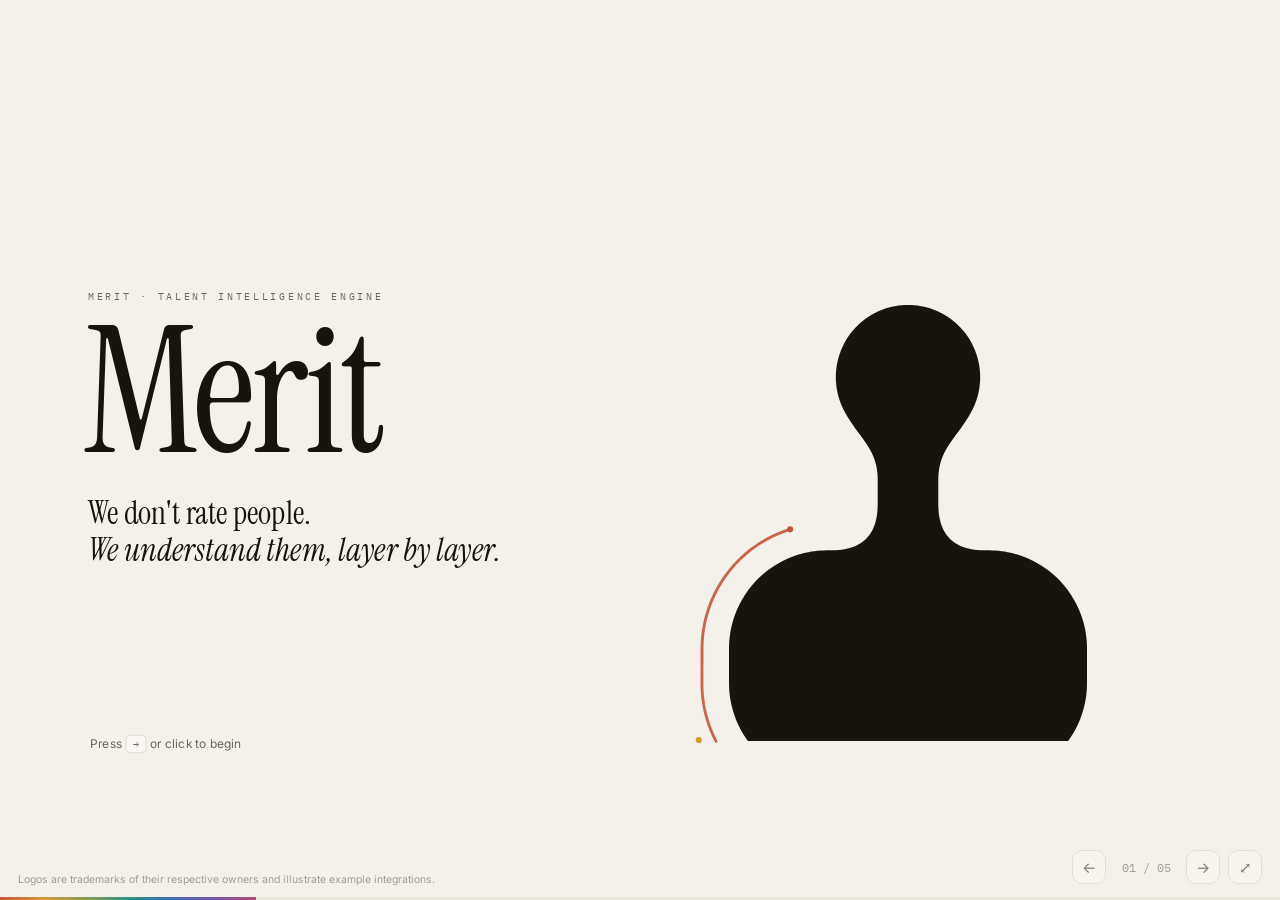
==== site/index.html @ 31d0f6c1 "Add Merit presentation: portrait engine and core graphic slides Merit Portrait engine (silhouette in" ====
<!doctype html>
<html lang="en">
<head>
<meta charset="utf-8">
<meta name="viewport" content="width=device-width, initial-scale=1">
<title>Merit</title>
<meta name="description" content="Merit, the Talent Intelligence Engine: one person, seven layers of evidence.">
<meta name="theme-color" content="#F4F1EA">
<link rel="icon" href="assets/favicon.svg" type="image/svg+xml">
<link rel="preconnect" href="https://fonts.googleapis.com">
<link rel="preconnect" href="https://fonts.gstatic.com" crossorigin>
<link href="https://fonts.googleapis.com/css2?family=Instrument+Serif:ital@0;1&family=Inter:wght@400;500;600;700&family=IBM+Plex+Mono:wght@400;500&display=swap" rel="stylesheet">
<link rel="stylesheet" href="assets/style.css">
</head>
<body>
<main class="deck" id="deck">
<div class="stage" id="stage">

<!-- 01 · TITLE ············································································ BUILT -->
<section class="slide s-title" id="s-title" data-title="Merit">
  <canvas class="cv" data-cv="title"></canvas>
  <div class="title-copy">
    <div class="kicker anim a1">Merit · Talent Intelligence Engine</div>
    <h1 class="serif anim a2">Merit</h1>
    <p class="lede serif anim a3">We don't rate people.<br><i>We understand them, layer by layer.</i></p>
  </div>
  <div class="press anim a5">Press <kbd>→</kbd> or click to begin</div>
</section>

<!-- TODO(slide 02 · Three confusions): see docs/HANDOFF.md -->

<!-- 03 · SEVEN LAYERS ···································································· BUILT -->
<section class="slide s-layers" id="s-layers" data-title="Seven layers" data-steps="8">
  <canvas class="cv" data-cv="layers"></canvas>
  <div class="layers-head">
    <div class="kicker">The Merit Portrait</div>
    <h2 class="serif">One person. <i>Seven layers.</i></h2>
    <p class="cap" data-only="0">Every system sees a fragment of a person. Merit sees the whole person.</p>
    <p class="cap" data-only="8">Each band is as thick as its evidence. Weak layers thin out; missing ones show as dots, never as zero.</p>
  </div>
  <div class="legend" id="legend"></div>
</section>

<!-- TODO(slide 04 · Psychometrics: describe, never decide): see docs/HANDOFF.md -->

<!-- 05 · CLAIMS → EVIDENCE → CONTEXT ······················································ BUILT -->
<section class="slide s-engine" id="s-engine" data-title="The engine" data-steps="3">
  <canvas class="cv" data-cv="engine"></canvas>
  <div class="engine-head">
    <div class="kicker">The Talent Context Engine</div>
    <h2 class="serif"><span class="step-w" data-w="1">Claims</span> <em>→</em> <span class="step-w" data-w="2">Evidence</span> <em>→</em> <span class="step-w" data-w="3">Context</span></h2>
    <p class="cap" data-only="0">Everything said about a person is a claim, until the systems back it up.</p>
    <p class="cap" data-only="1">Claims come from the interview, the employee's own voice and the manager's voice.</p>
    <p class="cap" data-only="2">Evidence comes from the work itself, with a receipt for every link.</p>
    <p class="cap" data-only="3">Every performance tool grades the person. <b>Merit grades the evidence and checks the system first.</b></p>
  </div>

  <div class="claim" style="top:300px" data-f="1" data-layer="prehire">
    <span class="src">Interview · Pre-hire</span>
    <p>“Senior-level system design.”</p>
    <span class="verdict ok" data-f="2">Supported</span>
  </div>
  <div class="claim" style="top:450px" data-f="1" data-layer="voice">
    <span class="src">Weekly voice note · Employee</span>
    <p>“I shipped the billing migration this week.”</p>
    <span class="verdict ok" data-f="2">Supported</span>
  </div>
  <div class="claim" style="top:600px" data-f="1" data-layer="review">
    <span class="src">Tap &amp; Speak · Manager</span>
    <p>“Slow on deliverables this quarter.”</p>
    <span class="verdict warn swap-a" data-f="2">Underperforming?</span>
    <span class="verdict sys swap-b" data-f="3">Blocked by the system</span>
  </div>

  <div class="evidence" style="top:300px" data-f="2">
    <span class="src"><i class="logo xs" data-logo="github"></i>Design reviews</span>
    <p>Event pipeline design · 3 RFCs approved by staff engineers</p>
  </div>
  <div class="evidence" style="top:450px" data-f="2">
    <span class="src"><i class="logo xs" data-logo="github"></i><i class="logo xs" data-logo="jira"></i>Code &amp; tickets</span>
    <p>PR #2181 merged · BILL-412 closed · migration live in production</p>
  </div>
  <div class="evidence" style="top:600px" data-f="2">
    <span class="src"><i class="logo xs" data-logo="jira"></i>Commitments</span>
    <p>4 of 9 commitments late this quarter</p>
  </div>

  <div class="context" data-f="3">
    <span class="src">Context check</span>
    <p>Blocked <b>9 days</b> waiting on the payments API team · on call for <b>2 urgent incidents</b></p>
  </div>
  <div class="illus">Illustrative data</div>
</section>

<!-- TODO(slide 06 · The algorithms around the engine): see docs/HANDOFF.md -->
<!-- TODO(slide 07 · Fairness Guard audits the evaluator): see docs/HANDOFF.md -->

<!-- 08 · SILENT HERO ······································································ BUILT -->
<section class="slide s-hero" id="s-hero" data-title="The Silent Hero" data-steps="2">
  <div class="hero-head">
    <div class="kicker">Silent Hero Detector</div>
    <h2 class="serif cap" data-only="0">Who is your best performer?</h2>
    <h2 class="serif cap" data-only="1">Now add the layer <i>most tools can't see.</i></h2>
    <h2 class="serif cap" data-only="2">Meet Lena.</h2>
  </div>
  <canvas class="cv" data-cv="hero"></canvas>
  <div class="team" id="team"></div>
  <div class="hero-note" data-f="2">
    <span class="tag">Collaboration layer</span>
    <p>An average ticket count. She <b>unblocked 14 teammates</b> and resolved <b>3 incidents</b> this quarter, and none of it was in her review.</p>
  </div>
  <div class="illus">Illustrative data</div>
</section>

<!-- TODO(slide 09 · Outputs: Dossier, 1:1 Card, Tap & Speak, Drafted Review, Staffing, My Mirror): see docs/HANDOFF.md -->
<!-- TODO(slide 10 · Tap & Speak in 7 minutes): see docs/HANDOFF.md -->
<!-- TODO(slide 11 · Hiring Calibration Loop): see docs/HANDOFF.md -->
<!-- TODO(slide 12 · Trust rules): see docs/HANDOFF.md -->
<!-- TODO(slide 13 · Positioning): see docs/HANDOFF.md -->

<!-- 14 · THE WALL (finale) ································································ BUILT -->
<section class="slide s-wall" id="s-wall" data-title="Long live evidence" data-steps="1">
  <canvas class="cv" data-cv="wall"></canvas>
  <div class="wall-veil" data-f="1"></div>
  <div class="wall-copy" data-f="1">
    <h2 class="serif huge">Performance reviews are dead.</h2>
    <p class="serif lede"><i>Long live evidence.</i></p>
    <div class="sign"><b class="serif">Merit</b><span>Talent Intelligence Engine</span></div>
  </div>
</section>

</div>

<nav class="hud" aria-label="Slide navigation">
  <button class="nav prev" id="prev" type="button" aria-label="Previous">←</button>
  <div class="count" id="count">01</div>
  <button class="nav next" id="next" type="button" aria-label="Next">→</button>
  <button class="nav fs" id="fs" type="button" aria-label="Fullscreen" title="Fullscreen (F)">⤢</button>
</nav>
<div class="progress"><i id="bar"></i></div>
<div class="legal">Logos are trademarks of their respective owners and illustrate example integrations.</div>
</main>

<script src="assets/icons.js"></script>
<script src="assets/deck.js"></script>
<script src="assets/portrait.js"></script>
<script src="assets/scenes.js"></script>
</body>
</html>
---- site/assets/style.css ----
:root {
  --paper: #F4F1EA;
  --paper-2: #ECE7DC;
  --paper-3: #E4DDCF;
  --ink: #16140F;
  --ink-2: #2B2822;
  --graphite: #6B665B;
  --dim: #A39C8D;
  --line: #D9D2C3;
  --l1: #C4553B; --l2: #D49A3A; --l3: #8C9A52; --l4: #2E9384; --l5: #3F6DB0; --l6: #7558A3; --l7: #B0507A;
  --ok: #2E9384; --warn: #C98A1E; --bad: #C4553B;
  --serif: "Instrument Serif", "Iowan Old Style", Georgia, serif;
  --sans: "Inter", system-ui, -apple-system, "Segoe UI", sans-serif;
  --mono: "IBM Plex Mono", ui-monospace, SFMono-Regular, Menlo, monospace;
}

* { box-sizing: border-box; margin: 0; padding: 0; }
html, body { height: 100%; background: var(--paper); color: var(--ink); overflow: hidden; }
body { font-family: var(--sans); -webkit-font-smoothing: antialiased; }
button { font: inherit; color: inherit; }

/* ---------- deck & stage ---------- */
.deck { position: fixed; inset: 0; background: var(--paper); }
.stage { position: absolute; left: 50%; top: 50%; width: 1600px; height: 900px; transform-origin: 50% 50%; transform: translate(-50%, -50%); }
.slide { position: absolute; inset: 0; opacity: 0; visibility: hidden; transition: opacity .7s ease, visibility 0s linear .7s; }
.slide.active { opacity: 1; visibility: visible; transition: opacity .7s ease, visibility 0s; }
.cv { position: absolute; left: 0; top: 0; width: 1600px; height: 900px; pointer-events: none; }

/* ---------- type ---------- */
.serif { font-family: var(--serif); font-weight: 400; }
h1.serif { font-size: 220px; line-height: .85; letter-spacing: -.02em; }
h2.serif { font-size: 64px; line-height: 1.02; letter-spacing: -.01em; }
h2 i, h1 i, .lede i { font-style: italic; }
.huge { font-size: 112px !important; line-height: 1 !important; text-align: center; }
.kicker { font-family: var(--mono); font-size: 13px; letter-spacing: .22em; text-transform: uppercase; color: var(--graphite); margin-bottom: 18px; }
.lede { font-size: 40px; line-height: 1.15; }
.cap { font-size: 20px; line-height: 1.45; color: var(--graphite); max-width: 640px; }
.illus { position: absolute; right: 44px; top: 40px; font-family: var(--mono); font-size: 11px; letter-spacing: .14em; text-transform: uppercase; color: var(--dim); }
kbd { font-family: var(--mono); font-size: 13px; border: 1px solid var(--line); border-radius: 6px; padding: 2px 8px; background: #fff8; }

/* entrance animations, replayed each time a slide becomes active */
.anim { opacity: 0; }
.slide.active .anim { animation: rise .9s cubic-bezier(.2, .7, .2, 1) forwards; animation-delay: var(--d, 0s); }
.slide.active .a1 { --d: .2s; } .slide.active .a2 { --d: .45s; } .slide.active .a3 { --d: .8s; } .slide.active .a5 { --d: 2.8s; }
@keyframes rise { from { opacity: 0; transform: translateY(16px); } to { opacity: 1; transform: none; } }

/* step fragments */
[data-f] { opacity: 0; transform: translateY(12px); transition: opacity .6s ease, transform .6s cubic-bezier(.2, .7, .2, 1); }
[data-f].on { opacity: 1; transform: none; }
[data-only] { opacity: 0; transition: opacity .5s ease; }
[data-only].on { opacity: 1; }

/* logos and chips */
.logo { display: inline-grid; place-items: center; width: 26px; height: 26px; border-radius: 7px; background: #fff; border: 1px solid var(--line); flex: none; }
.logo svg { width: 60%; height: 60%; }
.logo.xs { width: 20px; height: 20px; border-radius: 5px; }
.chip { font-family: var(--mono); font-size: 11.5px; padding: 4px 9px; border-radius: 999px; border: 1px solid var(--line); background: #fff9; color: var(--ink-2); white-space: nowrap; }

/* ---------- 01 title ---------- */
.title-copy { position: absolute; left: 110px; top: 250px; }
.s-title h1 { margin: 6px 0 34px -8px; }
.press { position: absolute; left: 112px; bottom: 74px; font-size: 15px; color: var(--graphite); }

/* ---------- 03 layers ---------- */
.layers-head { position: absolute; left: 930px; top: 64px; width: 600px; }
.layers-head h2 { margin-bottom: 14px; }
.layers-head .cap { position: absolute; top: 112px; left: 0; width: 600px; font-size: 17px; }
.legend { position: absolute; left: 930px; top: 252px; width: 600px; display: flex; flex-direction: column-reverse; }
.lrow { display: grid; grid-template-columns: 34px 14px 1fr; gap: 14px; align-items: center; height: 82px; border-top: 1px solid var(--line); transition: opacity .5s, transform .6s cubic-bezier(.2,.7,.2,1); }
.lrow:first-child { border-bottom: 1px solid var(--line); }
.lrow .n { font-family: var(--mono); font-size: 12.5px; color: var(--graphite); }
.lrow .sw { width: 13px; height: 13px; border-radius: 50%; }
.lrow b { display: block; font-size: 18px; font-weight: 600; letter-spacing: -.01em; }
.lrow .sub { display: block; font-size: 13.5px; color: var(--graphite); margin-top: 2px; }
.lrow .srcs { display: flex; gap: 6px; align-items: center; margin-top: 7px; flex-wrap: wrap; }
.lrow[data-f].on.past { opacity: .42; }
.lrow.now b { color: var(--c); }

/* ---------- 05 engine ---------- */
.engine-head { position: absolute; left: 90px; top: 58px; width: 1420px; }
.engine-head h2 em { font-style: normal; color: var(--dim); margin: 0 6px; }
.step-w { transition: color .5s; color: var(--dim); }
.s-engine[data-step="0"] .step-w { color: var(--ink); }
.s-engine[data-step="1"] .step-w[data-w="1"], .s-engine[data-step="2"] .step-w[data-w="2"], .s-engine[data-step="3"] .step-w[data-w="3"] { color: var(--ink); }
.s-engine[data-step="2"] .step-w[data-w="1"], .s-engine[data-step="3"] .step-w[data-w="1"], .s-engine[data-step="3"] .step-w[data-w="2"] { color: var(--graphite); }
.engine-head .cap { position: absolute; top: 116px; left: 0; max-width: 1100px; }
.engine-head .cap b { color: var(--ink); font-weight: 600; }
.claim, .evidence { position: absolute; width: 370px; min-height: 112px; padding: 16px 18px; border-radius: 16px; background: #FBF9F4; border: 1px solid var(--line); box-shadow: 0 10px 30px rgba(22, 20, 15, .05); }
.claim { left: 90px; border-left: 4px solid var(--c); }
.evidence { left: 1140px; border-right: 4px solid var(--l4); }
.claim[data-layer="prehire"] { --c: var(--l2); } .claim[data-layer="voice"] { --c: var(--l6); } .claim[data-layer="review"] { --c: var(--l7); }
.src { display: flex; gap: 6px; align-items: center; font-family: var(--mono); font-size: 11px; letter-spacing: .12em; text-transform: uppercase; color: var(--graphite); margin-bottom: 8px; }
.claim p { font-family: var(--serif); font-size: 26px; line-height: 1.12; padding-right: 8px; }
.evidence p { font-size: 15.5px; line-height: 1.4; }
.verdict { position: absolute; right: 14px; bottom: -14px; font-family: var(--mono); font-size: 11.5px; letter-spacing: .08em; text-transform: uppercase; padding: 6px 11px; border-radius: 999px; color: #fff; }
.verdict.ok { background: var(--ok); }
.verdict.warn { background: var(--warn); }
.verdict.sys { background: var(--l5); }
.s-engine[data-step="3"] .swap-a { opacity: 0 !important; transform: translateY(-8px) !important; }
.context { position: absolute; left: 555px; top: 772px; width: 490px; padding: 14px 18px; border-radius: 14px; background: var(--ink); color: var(--paper); }
.context .src { color: #B9B2A2; }
.context p { font-size: 16px; line-height: 1.4; }

/* ---------- 08 silent hero ---------- */
.hero-head { position: absolute; left: 90px; top: 60px; width: 1420px; height: 150px; }
.hero-head h2 { position: absolute; top: 34px; left: 0; max-width: none; color: var(--ink); font-size: 64px; }
.team { position: absolute; left: 0; top: 0; width: 1600px; height: 900px; pointer-events: none; }
.member { position: absolute; width: 220px; text-align: center; transition: opacity .6s; }
.member b { display: block; font-family: var(--serif); font-size: 28px; font-weight: 400; }
.member .role { font-size: 13px; color: var(--graphite); }
.bars { margin-top: 12px; display: grid; gap: 7px; text-align: left; }
.bar { display: grid; grid-template-columns: 1fr; gap: 3px; font-family: var(--mono); font-size: 10.5px; letter-spacing: .06em; text-transform: uppercase; color: var(--graphite); }
.bar i { display: block; height: 6px; border-radius: 99px; background: var(--paper-3); position: relative; overflow: hidden; }
.bar i::after { content: ""; position: absolute; inset: 0 auto 0 0; width: var(--v); background: var(--c, var(--l4)); border-radius: inherit; transition: width 1.2s cubic-bezier(.2,.7,.2,1); }
.bar.collab { --c: var(--l5); }
.s-hero[data-step="0"] .member { opacity: 1; }
.s-hero[data-step="1"] .member:not(.lena), .s-hero[data-step="2"] .member:not(.lena) { opacity: .45; }
.s-hero:not([data-step="2"]) .bar.collab { opacity: 0; }
.bar.collab { transition: opacity .6s; }
.s-hero:not([data-step="2"]) .bar.collab i::after { width: 0; }
.hero-note { position: absolute; left: 990px; top: 76px; width: 520px; padding: 18px 22px; border-radius: 16px; background: #FBF9F4; border: 1px solid var(--line); border-left: 4px solid var(--l5); }
.hero-note .tag { font-family: var(--mono); font-size: 11px; letter-spacing: .14em; text-transform: uppercase; color: var(--l5); }
.hero-note p { font-size: 17px; line-height: 1.45; margin-top: 6px; }

/* ---------- 14 wall ---------- */
.wall-veil { position: absolute; inset: 0; background: radial-gradient(ellipse 60% 55% at 50% 50%, rgba(244, 241, 234, .97) 30%, rgba(244, 241, 234, .82) 70%, rgba(244, 241, 234, .55)); }
.wall-veil[data-f] { transform: none; }
.wall-copy { position: absolute; left: 0; right: 0; top: 300px; text-align: center; }
.wall-copy .lede { font-size: 56px; margin-top: 14px; }
.sign { margin-top: 64px; }
.sign b { display: block; font-size: 40px; font-weight: 400; }
.sign span { font-family: var(--mono); font-size: 12px; letter-spacing: .22em; text-transform: uppercase; color: var(--graphite); }

/* ---------- HUD ---------- */
.hud { position: fixed; right: 18px; bottom: 16px; display: flex; gap: 8px; align-items: center; z-index: 10; opacity: .6; transition: opacity .3s; }
.hud:hover { opacity: 1; }
.nav { width: 34px; height: 34px; border-radius: 10px; border: 1px solid var(--line); background: #FBF9F4; cursor: pointer; font-size: 15px; color: var(--ink-2); }
.nav:hover { border-color: var(--graphite); }
.count { font-family: var(--mono); font-size: 12px; color: var(--graphite); min-width: 64px; text-align: center; }
.progress { position: fixed; left: 0; right: 0; bottom: 0; height: 3px; background: var(--paper-2); z-index: 10; display: flex; }
.progress i { display: block; height: 100%; width: 0; background: linear-gradient(90deg, var(--l1), var(--l2), var(--l3), var(--l4), var(--l5), var(--l6), var(--l7)); transition: width .5s ease; }
.legal { position: fixed; left: 18px; bottom: 14px; font-size: 10.5px; color: var(--dim); z-index: 10; }

@media (prefers-reduced-motion: reduce) {
  .slide.active .anim { animation-duration: .01s; }
}
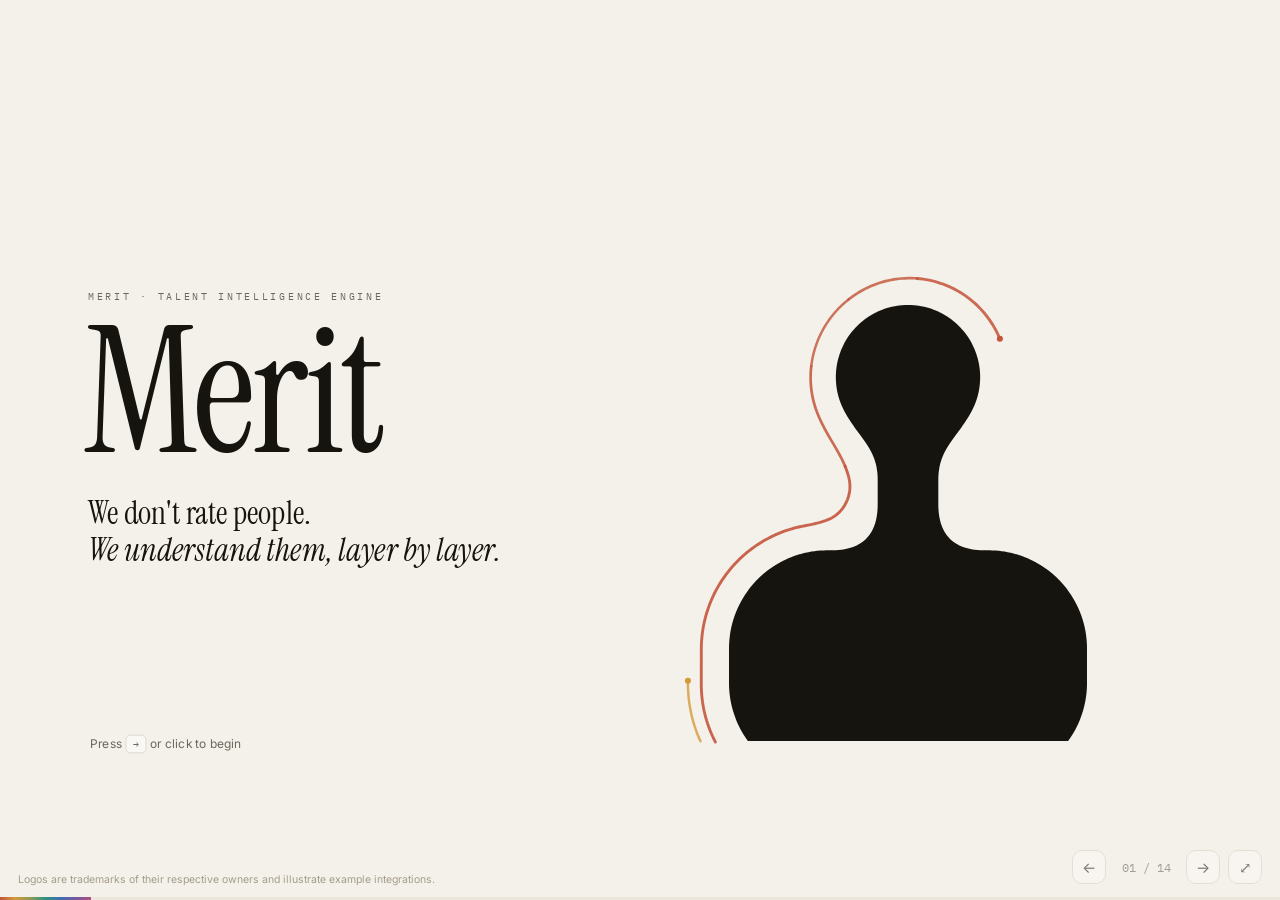
==== commit 1c06905c: "Finish the Merit deck: remaining nine slides Three confusions, psychometrics, algorithms, Fairness G" ====
--- a/site/index.html
+++ b/site/index.html
@@ -27,7 +27,15 @@
   <div class="press anim a5">Press <kbd>→</kbd> or click to begin</div>
 </section>
 
-<!-- TODO(slide 02 · Three confusions): see docs/HANDOFF.md -->
+<section class="slide s-lies" data-title="Three confusions">
+  <div class="kicker" style="position:absolute;left:150px;top:170px">The problem</div>
+  <ul class="lies">
+    <li data-f="0"><span class="mute2">Activity</span> is not impact.</li>
+    <li data-f="1"><span class="mute2">Confidence</span> is not competence.</li>
+    <li data-f="2"><span class="mute2">Visibility</span> is not value.</li>
+  </ul>
+  <p class="foot-line" data-f="3">Most performance tools only measure the first word of each sentence.</p>
+</section>
 
 <!-- 03 · SEVEN LAYERS ···································································· BUILT -->
 <section class="slide s-layers" id="s-layers" data-title="Seven layers" data-steps="8">
@@ -41,7 +49,17 @@
   <div class="legend" id="legend"></div>
 </section>
 
-<!-- TODO(slide 04 · Psychometrics: describe, never decide): see docs/HANDOFF.md -->
+<section class="slide s-psych" id="s-psych" data-title="Psychometrics" data-steps="2">
+  <canvas class="cv" data-cv="psych"></canvas>
+  <div class="head"><div class="kicker">Layer 01 · Psychometric core</div><h2 class="serif">Psychology at the core. <i>Never as a filter.</i></h2></div>
+  <div class="pcard" style="left:90px" data-f="1"><span class="src">Self-insight &amp; team chemistry</span>
+    <div class="chips"><span class="chip">MBTI</span><span class="chip">CliftonStrengths</span><span class="chip">DISC</span></div>
+    <p>Working-With-Me Card · team balance · coaching language</p></div>
+  <div class="pcard" style="left:1110px" data-f="2"><span class="src">Decisions</span>
+    <div class="chips"><span class="chip">Big Five / HEXACO</span><span class="chip">Structured interview</span><span class="chip">Work sample</span></div>
+    <p>Validated evidence for hiring and growth</p></div>
+  <p class="pfoot" data-f="2">The publishers of MBTI and CliftonStrengths say their tools are not for hiring or selection. Merit keeps it that way.</p>
+</section>
 
 <!-- 05 · CLAIMS → EVIDENCE → CONTEXT ······················································ BUILT -->
 <section class="slide s-engine" id="s-engine" data-title="The engine" data-steps="3">
@@ -92,8 +110,17 @@
   <div class="illus">Illustrative data</div>
 </section>
 
-<!-- TODO(slide 06 · The algorithms around the engine): see docs/HANDOFF.md -->
-<!-- TODO(slide 07 · Fairness Guard audits the evaluator): see docs/HANDOFF.md -->
+<section class="slide s-algos" id="s-algos" data-title="The algorithms">
+  <canvas class="cv" data-cv="algos"></canvas>
+  <div class="head center"><div class="kicker">Around the engine</div><h2 class="serif">One engine. <i>Six algorithms around it.</i></h2></div>
+  <div class="acard" style="left:90px;top:250px;--c:var(--l2)" data-f="1"><span class="src">Algorithm 01</span><h3 class="serif">Signal-to-Success</h3><p>Learns which pre-hire signals actually predicted success here, and recalibrates interviewers.</p></div><div class="acard" style="left:90px;top:440px;--c:var(--l5)" data-f="2"><span class="src">Algorithm 02</span><h3 class="serif">Contribution Graph</h3><p>Maps who unblocks whom. Powers the Silent Hero Detector.</p></div><div class="acard" style="left:90px;top:630px;--c:var(--l3)" data-f="3"><span class="src">Algorithm 03</span><h3 class="serif">Growth Trajectory</h3><p>Skill-growth slope, time to productivity, promotion readiness.</p></div><div class="acard" style="left:1140px;top:250px;--c:var(--l7)" data-f="4"><span class="src">Algorithm 04</span><h3 class="serif">Fairness Guard</h3><p>Audits the evaluators: recency, halo, similarity and proximity bias.</p></div><div class="acard" style="left:1140px;top:440px;--c:var(--l1)" data-f="5"><span class="src">Algorithm 05</span><h3 class="serif">Team Chemistry</h3><p>Strengths plus real collaboration patterns for balanced teams.</p></div><div class="acard" style="left:1140px;top:630px;--c:var(--l6)" data-f="6"><span class="src">Algorithm 06</span><h3 class="serif">Retention Radar</h3><p>Early overload signals from workload, never emotions. Triggers a stay conversation.</p></div>
+</section>
+<section class="slide s-fair" data-title="Fairness Guard">
+  <div class="head"><div class="kicker">Fairness Guard</div><h2 class="serif">The only algorithm that <i>audits the evaluator.</i></h2></div>
+  <div class="fgrid"><div class="fcard" data-f="1"><span class="src">Check 01</span><h3 class="serif">Recency bias</h3><div class="fbar"><i style="--v:78%"></i></div><p>78% of this rating cites the last 3 weeks of a 13-week quarter.</p><span class="flag">Flagged</span></div><div class="fcard" data-f="2"><span class="src">Check 02</span><h3 class="serif">Proximity bias</h3><div class="fbar"><i style="--v:64%"></i></div><p>In-office reports rated +0.6 higher than remote reports with equal evidence.</p><span class="flag">Flagged</span></div><div class="fcard" data-f="3"><span class="src">Check 03</span><h3 class="serif">Similarity bias</h3><div class="fbar"><i style="--v:57%"></i></div><p>Ratings track shared background more than shared outcomes.</p><span class="flag">Flagged</span></div></div>
+  <p class="foot-line2" data-f="4">Merit shows the manager <b>before</b> the review is submitted, not after the damage.</p>
+  <div class="illus">Illustrative data</div>
+</section>
 
 <!-- 08 · SILENT HERO ······································································ BUILT -->
 <section class="slide s-hero" id="s-hero" data-title="The Silent Hero" data-steps="2">
@@ -112,11 +139,37 @@
   <div class="illus">Illustrative data</div>
 </section>
 
-<!-- TODO(slide 09 · Outputs: Dossier, 1:1 Card, Tap & Speak, Drafted Review, Staffing, My Mirror): see docs/HANDOFF.md -->
-<!-- TODO(slide 10 · Tap & Speak in 7 minutes): see docs/HANDOFF.md -->
-<!-- TODO(slide 11 · Hiring Calibration Loop): see docs/HANDOFF.md -->
-<!-- TODO(slide 12 · Trust rules): see docs/HANDOFF.md -->
-<!-- TODO(slide 13 · Positioning): see docs/HANDOFF.md -->
+<section class="slide s-outs" data-title="Outputs">
+  <div class="head"><div class="kicker">Outputs</div><h2 class="serif">Out comes understanding. <i>For everyone involved.</i></h2></div>
+  <div class="ogrid"><div class="ocard anim" style="--d:0.1s;--c:var(--l2)"><span class="dot"></span><h3 class="serif">Candidate Evidence Dossier</h3><p>Claims vs evidence, an interview guide from the gaps, a bias-audited shortlist.</p></div><div class="ocard anim" style="--d:0.2s;--c:var(--l3)"><span class="dot"></span><h3 class="serif">30/60/90 Ramp</h3><p>Time to productivity and early stuck signals, routed to support.</p></div><div class="ocard anim" style="--d:0.3s;--c:var(--l5)"><span class="dot"></span><h3 class="serif">1:1 Card</h3><p>Recent wins, blockers, how they like feedback, three questions.</p></div><div class="ocard anim" style="--d:0.4s;--c:var(--l7)"><span class="dot"></span><h3 class="serif">Drafted Review</h3><p>Writes itself from evidence. Both sides see the receipts and can contest.</p></div><div class="ocard anim" style="--d:0.5s;--c:var(--l4)"><span class="dot"></span><h3 class="serif">Staffing Engine</h3><p>Who should lead the next project, from skills evidence and load.</p></div><div class="ocard anim" style="--d:0.6s;--c:var(--l1)"><span class="dot"></span><h3 class="serif">My Mirror</h3><p>Every employee owns their portrait, growth plan and Working-With-Me Card.</p></div></div>
+</section>
+<section class="slide s-tap" id="s-tap" data-title="Tap &amp; Speak">
+  <canvas class="cv" data-cv="tap"></canvas>
+  <div class="head"><div class="kicker">Tap &amp; Speak · for managers</div><h2 class="serif">Twelve people. <i>Seven minutes.</i></h2></div>
+  <div class="tpanel anim" style="--d:.6s">
+    <div class="rec"><span class="mic"></span><span class="wave2"><i></i><i></i><i></i><i></i><i></i><i></i><i></i><i></i><i></i><i></i></span><span class="src">Recording · Lena</span></div>
+    <ul><li>Shipped the auth refactor</li><li>Carried 3 incidents on call</li><li>Mentored two new hires</li></ul>
+    <p class="quote">“Lena carried the incident load this month and still shipped the auth refactor.”</p>
+    <div class="blind"><span class="src">Blind Spot</span><p>Her unblocking work isn't in your notes: 14 teammates this month.</p></div>
+  </div>
+  <div class="illus">Illustrative data</div>
+</section>
+<section class="slide s-cal" data-title="Hiring Calibration Loop" data-steps="1">
+  <div class="head"><div class="kicker">Hiring Calibration Loop</div><h2 class="serif">Six months later, <i>Merit checks its own homework.</i></h2>
+  <p class="cap" style="margin-top:14px">How well each pre-hire signal predicted success here</p></div>
+  <div class="sig"><div class="srow"><span>Structured interview</span><div class="sbar"><i style="--v:86.8%"></i></div><b>0.62</b></div><div class="srow"><span>Work sample</span><div class="sbar"><i style="--v:81.19999999999999%"></i></div><b>0.58</b></div><div class="srow"><span>Big Five conscientiousness</span><div class="sbar"><i style="--v:57.4%"></i></div><b>0.41</b></div><div class="srow weak"><span>Years of experience</span><div class="sbar"><i style="--v:25.2%"></i></div><b>0.18</b></div><div class="srow weak"><span>Résumé keywords</span><div class="sbar"><i style="--v:12.6%"></i></div><b>0.09</b></div><div class="srow weak"><span>Gut-feel “culture fit”</span><div class="sbar"><i style="--v:7.0%"></i></div><b>0.05</b></div></div>
+  <p class="foot-line2" data-f="1">Interviewers get calibrated. Hiring gets less wrong every quarter.</p>
+  <div class="illus">Illustrative data</div>
+</section>
+<section class="slide s-rules" data-title="Trust rules">
+  <div class="head"><div class="kicker">Built to be trusted</div><h2 class="serif">Seven rules <i>Merit never breaks.</i></h2></div>
+  <div class="rgrid"><div class="rule anim" style="--d:0.10s"><span class="rn" style="color:var(--l1)">01</span><p>No decision without a human. AI drafts; people decide and explain.</p></div><div class="rule anim" style="--d:0.18s"><span class="rn" style="color:var(--l2)">02</span><p>Every judgment has receipts the person can see.</p></div><div class="rule anim" style="--d:0.26s"><span class="rn" style="color:var(--l3)">03</span><p>No emotion or tone scoring. No keystroke or screen surveillance.</p></div><div class="rule anim" style="--d:0.34s"><span class="rn" style="color:var(--l4)">04</span><p>Missing evidence is not poor performance.</p></div><div class="rule anim" style="--d:0.42s"><span class="rn" style="color:var(--l5)">05</span><p>Psychometrics describe; they never decide.</p></div><div class="rule anim" style="--d:0.50s"><span class="rn" style="color:var(--l6)">06</span><p>The evaluators are audited too.</p></div><div class="rule anim" style="--d:0.58s"><span class="rn" style="color:var(--l7)">07</span><p>Employees own their profile. Collaboration analysis is opt-in.</p></div></div>
+</section>
+<section class="slide s-pos" data-title="Positioning">
+  <div class="head"><div class="kicker">Positioning</div><h2 class="serif">Everyone sees a slice. <i>Merit sees the person.</i></h2></div>
+  <table class="ptable"><tr><th>They do</th><th>Examples</th><th>Merit's edge</th></tr><tr><td>Review &amp; survey tools</td><td class="mute2">Lattice, Culture Amp, 15Five</td><td>We replace forms with evidence</td></tr><tr><td>Talent-matching AI</td><td class="mute2">Eightfold, Workday</td><td>We follow the person after the hire</td></tr><tr><td>Interview AI</td><td class="mute2">HireVue</td><td>No black box, no tone analysis</td></tr><tr><td>Collaboration analytics</td><td class="mute2">Viva Insights, Worklytics</td><td>Fairness, not surveillance</td></tr><tr><td>Engineering metrics</td><td class="mute2">Jellyfish, LinearB</td><td>Outcomes and context, every role</td></tr>
+  <tr class="me"><td class="serif">Merit</td><td>—</td><td>One evidence trail from first résumé to fifth year</td></tr></table>
+</section>
 
 <!-- 14 · THE WALL (finale) ································································ BUILT -->
 <section class="slide s-wall" id="s-wall" data-title="Long live evidence" data-steps="1">
--- a/site/assets/style.css
+++ b/site/assets/style.css
@@ -144,3 +144,63 @@
 @media (prefers-reduced-motion: reduce) {
   .slide.active .anim { animation-duration: .01s; }
 }
+
+/* ---------- remaining slides ---------- */
+.head { position: absolute; left: 90px; top: 60px; right: 90px; }
+.head.center { text-align: center; }
+.mute2 { color: var(--graphite); }
+.lies { list-style: none; position: absolute; left: 150px; top: 230px; }
+.lies li { font-family: var(--serif); font-size: 112px; line-height: 1.12; }
+.foot-line { position: absolute; left: 150px; bottom: 120px; font-size: 24px; color: var(--graphite); }
+.foot-line2 { position: absolute; left: 90px; bottom: 90px; font-size: 24px; color: var(--graphite); }
+.foot-line2 b { color: var(--ink); }
+.pcard { position: absolute; top: 330px; width: 400px; padding: 22px; border-radius: 16px; background: #FBF9F4; border: 1px solid var(--line); }
+.pcard .chips { display: flex; flex-wrap: wrap; gap: 6px; margin: 4px 0 14px; }
+.pcard p { font-family: var(--serif); font-size: 26px; line-height: 1.15; }
+.pfoot { position: absolute; left: 90px; right: 90px; bottom: 70px; text-align: center; font-size: 17px; color: var(--graphite); }
+.acard { position: absolute; width: 370px; padding: 16px 18px; border-radius: 16px; background: #FBF9F4; border: 1px solid var(--line); border-left: 4px solid var(--c); }
+.acard h3 { font-size: 28px; margin-bottom: 4px; }
+.acard p { font-size: 14.5px; line-height: 1.4; color: var(--graphite); }
+.fgrid { position: absolute; left: 90px; right: 90px; top: 260px; display: grid; grid-template-columns: repeat(3, 1fr); gap: 22px; }
+.fcard { position: relative; padding: 24px; border-radius: 16px; background: #FBF9F4; border: 1px solid var(--line); border-left: 4px solid var(--l7); min-height: 330px; }
+.fcard h3 { font-size: 34px; margin-bottom: 18px; }
+.fbar { height: 8px; border-radius: 9px; background: var(--paper-3); overflow: hidden; margin-bottom: 18px; }
+.fbar i { display: block; height: 100%; width: 0; background: var(--l7); transition: width 1.2s ease .3s; }
+.fcard.on .fbar i { width: var(--v); }
+.fcard p { font-size: 17px; line-height: 1.45; }
+.flag { position: absolute; left: 24px; bottom: 22px; font-family: var(--mono); font-size: 11px; letter-spacing: .1em; text-transform: uppercase; color: #fff; background: var(--l7); padding: 5px 10px; border-radius: 99px; }
+.ogrid { position: absolute; left: 90px; right: 90px; top: 250px; display: grid; grid-template-columns: repeat(3, 1fr); gap: 22px; }
+.ocard { padding: 26px; border-radius: 16px; background: #FBF9F4; border: 1px solid var(--line); min-height: 250px; }
+.ocard .dot { display: block; width: 14px; height: 14px; border-radius: 50%; background: var(--c); margin-bottom: 18px; }
+.ocard h3 { font-size: 34px; margin-bottom: 10px; }
+.ocard p { font-size: 16px; line-height: 1.45; color: var(--graphite); }
+.tpanel { position: absolute; left: 1000px; top: 230px; width: 510px; padding: 26px; border-radius: 18px; background: #FBF9F4; border: 1px solid var(--line); }
+.rec { display: flex; align-items: center; gap: 12px; margin-bottom: 16px; }
+.mic { width: 14px; height: 14px; border-radius: 50%; background: var(--l1); animation: pulse 1.2s infinite; }
+@keyframes pulse { 50% { box-shadow: 0 0 0 8px rgba(196,85,59,.15); } }
+.wave2 { display: flex; gap: 3px; align-items: center; height: 24px; }
+.wave2 i { width: 3px; height: 6px; background: var(--l1); border-radius: 2px; animation: wv 1s ease-in-out infinite; }
+.wave2 i:nth-child(2n) { animation-delay: -.3s; } .wave2 i:nth-child(3n) { animation-delay: -.6s; }
+@keyframes wv { 50% { height: 22px; } }
+.rec .src { margin: 0 0 0 auto; }
+.tpanel ul { margin: 0 0 16px 18px; font-size: 16px; line-height: 1.7; }
+.tpanel .quote { font-family: var(--serif); font-style: italic; font-size: 25px; line-height: 1.2; margin-bottom: 18px; }
+.blind { padding: 14px 16px; border-radius: 12px; background: rgba(63,109,176,.08); border-left: 4px solid var(--l5); }
+.blind .src { color: var(--l5); }
+.sig { position: absolute; left: 90px; right: 90px; top: 300px; display: grid; gap: 18px; }
+.srow { display: grid; grid-template-columns: 340px 1fr 70px; align-items: center; gap: 22px; font-size: 20px; transition: opacity .6s; }
+.srow b { font-family: var(--mono); font-weight: 500; }
+.sbar { height: 14px; border-radius: 9px; background: var(--paper-3); overflow: hidden; }
+.sbar i { display: block; height: 100%; width: 0; background: var(--l2); border-radius: inherit; }
+.slide.active .sbar i { animation: grow2 1.4s cubic-bezier(.2,.7,.2,1) .3s forwards; }
+@keyframes grow2 { to { width: var(--v); } }
+.s-cal[data-step="1"] .srow.weak { opacity: .3; }
+.rgrid { position: absolute; left: 90px; right: 90px; top: 250px; display: grid; grid-template-columns: 1fr 1fr; gap: 0 60px; }
+.rule { display: grid; grid-template-columns: 50px 1fr; padding: 22px 0; border-top: 1px solid var(--line); }
+.rule .rn { font-family: var(--mono); font-size: 15px; padding-top: 6px; }
+.rule p { font-family: var(--serif); font-size: 30px; line-height: 1.15; }
+.ptable { position: absolute; left: 90px; right: 90px; top: 260px; width: 1420px; border-collapse: collapse; font-size: 19px; }
+.ptable th { text-align: left; font-family: var(--mono); font-size: 12px; letter-spacing: .14em; text-transform: uppercase; color: var(--graphite); font-weight: 400; padding: 0 0 14px; }
+.ptable td { padding: 18px 0; border-top: 1px solid var(--line); }
+.ptable tr.me td { font-weight: 600; border-top: 2px solid var(--ink); }
+.ptable tr.me td.serif { font-size: 32px; font-weight: 400; }
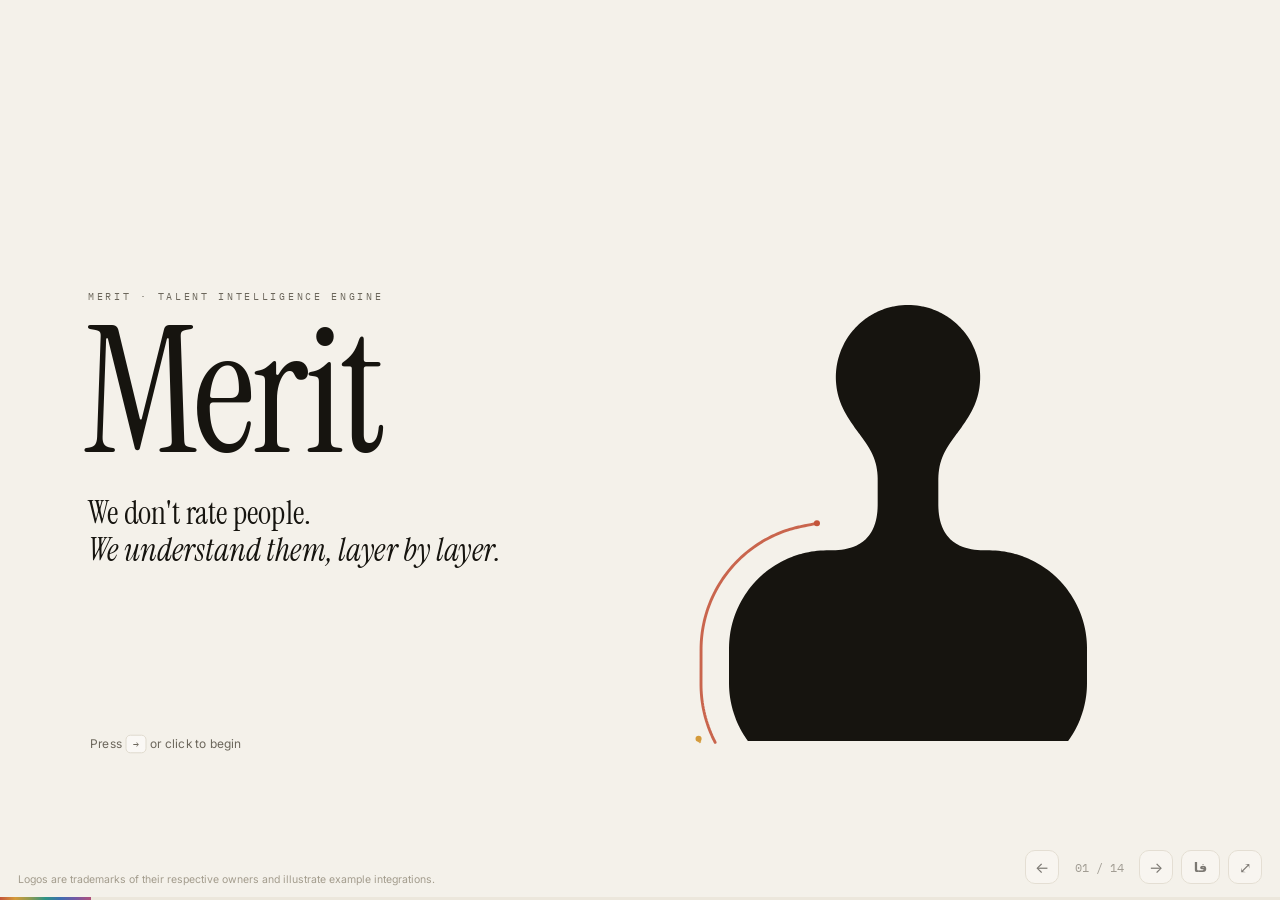
==== commit fc1ed450: "Add Persian Merit presentation and protected publication" ====
--- a/site/index.html
+++ b/site/index.html
@@ -11,6 +11,7 @@
 <link rel="preconnect" href="https://fonts.gstatic.com" crossorigin>
 <link href="https://fonts.googleapis.com/css2?family=Instrument+Serif:ital@0;1&family=Inter:wght@400;500;600;700&family=IBM+Plex+Mono:wght@400;500&display=swap" rel="stylesheet">
 <link rel="stylesheet" href="assets/style.css">
+<link href="https://fonts.googleapis.com/css2?family=Vazirmatn:wght@300;400;500;600;700;800&display=swap" rel="stylesheet">
 </head>
 <body>
 <main class="deck" id="deck">
@@ -188,6 +189,7 @@
   <button class="nav prev" id="prev" type="button" aria-label="Previous">←</button>
   <div class="count" id="count">01</div>
   <button class="nav next" id="next" type="button" aria-label="Next">→</button>
+  <button class="nav lang" id="language" type="button">فا</button>
   <button class="nav fs" id="fs" type="button" aria-label="Fullscreen" title="Fullscreen (F)">⤢</button>
 </nav>
 <div class="progress"><i id="bar"></i></div>
@@ -195,6 +197,7 @@
 </main>
 
 <script src="assets/icons.js"></script>
+<script src="assets/i18n.js"></script>
 <script src="assets/deck.js"></script>
 <script src="assets/portrait.js"></script>
 <script src="assets/scenes.js"></script>
--- a/site/assets/style.css
+++ b/site/assets/style.css
@@ -204,3 +204,43 @@
 .ptable td { padding: 18px 0; border-top: 1px solid var(--line); }
 .ptable tr.me td { font-weight: 600; border-top: 2px solid var(--ink); }
 .ptable tr.me td.serif { font-size: 32px; font-weight: 400; }
+
+/* Persian typography and reading direction; keep portrait/canvas coordinates unchanged. */
+html[lang="fa"] { --serif: "Vazirmatn", Tahoma, sans-serif; --sans: "Vazirmatn", Tahoma, sans-serif; --mono: "Vazirmatn", Tahoma, sans-serif; }
+html[lang="fa"] .slide { direction: rtl; text-align: right; }
+html[lang="fa"] h1.serif, html[lang="fa"] h2.serif, html[lang="fa"] .huge { letter-spacing: 0; line-height: 1.3; font-weight: 650; }
+html[lang="fa"] h1.serif { font-size: 155px; }
+html[lang="fa"] h2.serif { font-size: 52px; }
+html[lang="fa"] .huge { font-size: 76px !important; line-height: 1.35 !important; }
+html[lang="fa"] h2 i, html[lang="fa"] h1 i, html[lang="fa"] .lede i { font-style: normal; }
+html[lang="fa"] .kicker, html[lang="fa"] .src, html[lang="fa"] .illus, html[lang="fa"] .flag { letter-spacing: 0; text-transform: none; }
+html[lang="fa"] .title-copy { left: 110px; width: 690px; top: 235px; }
+html[lang="fa"] .title-copy h1 { margin-left: 0; }
+html[lang="fa"] .title-copy .lede { font-size: 31px; line-height: 1.5; }
+html[lang="fa"] .s-lies .kicker { left: auto !important; right: 150px; }
+html[lang="fa"] .head.center, html[lang="fa"] .wall-copy, html[lang="fa"] .huge { text-align: center; }
+html[lang="fa"] .head h2 { max-width: 1420px; }
+html[lang="fa"] .layers-head h2 { font-size: 48px; }
+html[lang="fa"] .layers-head .cap { line-height: 1.6; }
+html[lang="fa"] .lrow { direction: ltr; }
+html[lang="fa"] .lrow > div { direction: rtl; text-align: right; }
+html[lang="fa"] .lrow .srcs { direction: ltr; }
+html[lang="fa"] .engine-head h2 { direction: ltr; text-align: left; }
+html[lang="fa"] .engine-head h2 .step-w { direction: rtl; unicode-bidi: isolate; display: inline-block; }
+html[lang="fa"] .engine-head .cap { right: 0; left: auto; max-width: 1420px; }
+html[lang="fa"] .claim p, html[lang="fa"] .pcard p { font-size: 21px; line-height: 1.5; }
+html[lang="fa"] .acard h3, html[lang="fa"] .fcard h3, html[lang="fa"] .ocard h3 { font-size: 26px; line-height: 1.45; }
+html[lang="fa"] .acard p, html[lang="fa"] .fcard p, html[lang="fa"] .ocard p { line-height: 1.65; }
+html[lang="fa"] .hero-head h2 { right: 0; left: auto; }
+html[lang="fa"] .ogrid, html[lang="fa"] .fgrid, html[lang="fa"] .rgrid { direction: ltr; }
+html[lang="fa"] .ocard, html[lang="fa"] .fcard, html[lang="fa"] .rule { direction: rtl; text-align: right; }
+html[lang="fa"] .rule { grid-template-columns: 50px 1fr; direction: ltr; }
+html[lang="fa"] .rule p { font-size: 25px; line-height: 1.5; direction: rtl; text-align: right; }
+html[lang="fa"] .ptable { direction: rtl; }
+html[lang="fa"] .ptable th { text-align: right; letter-spacing: 0; text-transform: none; }
+html[lang="fa"] .ptable td { line-height: 1.5; }
+html[lang="fa"] .legal { left: 18px; right: 178px; text-align: right; }
+html[lang="fa"] .hud { direction: ltr; }
+html[lang="fa"] .count, html[lang="fa"] .srow b { direction: ltr; unicode-bidi: isolate; }
+.nav.lang { width: 39px; font-size: 13px; font-weight: 700; }
+.nav:focus-visible { outline: 2px solid var(--l5); outline-offset: 2px; }
